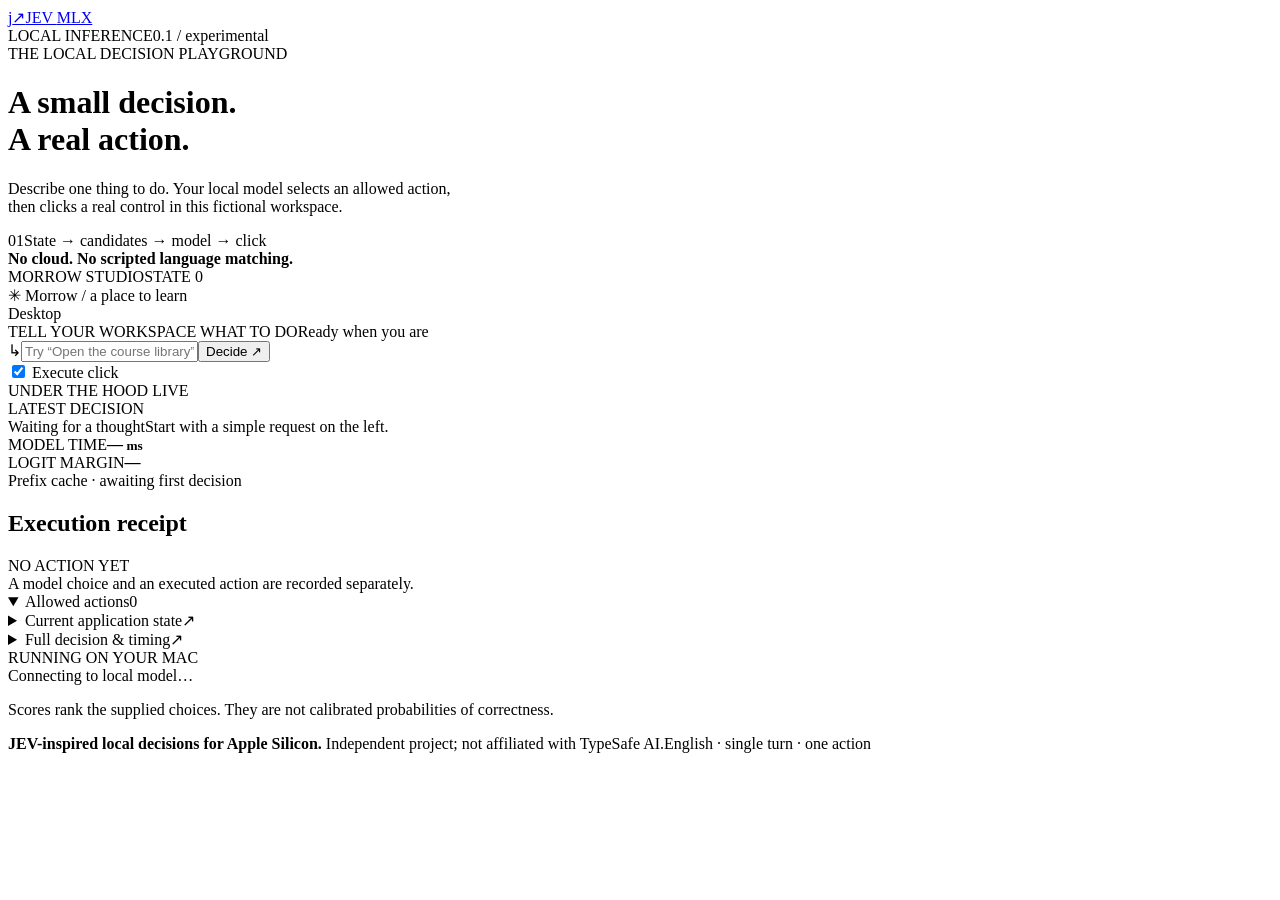
==== src/jev_mlx/static/index.html @ 44b5e666 "Rename project to JEV MLX and make GitHub README the primary entry" ====
<!doctype html>
<html lang="en">
<head>
  <meta charset="utf-8">
  <meta name="viewport" content="width=device-width, initial-scale=1">
  <meta name="theme-color" content="#f5f4f0">
  <title>JEV MLX — Local decision playground</title>
  <link rel="stylesheet" href="/style.css">
  <script src="/app.js" defer></script>
</head>
<body>
  <header class="masthead"><a class="brand" href="/" aria-label="JEV MLX home"><span class="brand-mark">j<span>↗</span></span>JEV <span class="brand-light">MLX</span></a><div class="masthead-right"><span class="local-pill"><span class="dot"></span> LOCAL INFERENCE</span><span class="version-pill">0.1 / experimental</span></div></header>
  <main>
    <div class="intro"><div><div class="eyebrow">THE LOCAL DECISION PLAYGROUND</div><h1>A small decision.<br><span>A real action.</span></h1><p>Describe one thing to do. Your local model selects an allowed action,<br class="wide-only"> then clicks a real control in this fictional workspace.</p></div><div class="intro-note"><span class="note-number">01</span><span>State → candidates → model → click<br><strong>No cloud. No scripted language matching.</strong></span></div></div>
    <div class="workspace-layout">
      <section class="workspace" aria-label="Interactive fictional desktop">
        <div class="window-chrome"><div class="traffic"><i></i><i></i><i></i></div><span>MORROW STUDIO</span><span id="state-version" class="state-version">STATE 0</span></div>
        <div class="desktop-topbar"><div class="studio-brand"><span class="studio-symbol">✳</span> Morrow<span class="studio-light"> / a place to learn</span></div><span id="view-label">Desktop</span></div>
        <div id="stage" class="stage" aria-live="polite"></div>
        <div class="command-area"><div class="command-label"><label for="utterance">TELL YOUR WORKSPACE WHAT TO DO</label><span id="decision-status">Ready when you are</span></div><form id="command-form"><span class="command-icon">↳</span><input id="utterance" name="utterance" autocomplete="off" maxlength="4096" placeholder='Try “Open the course library”' required><button id="decide-button" class="send-button" type="submit" aria-label="Ask local model"><span>Decide</span> ↗</button></form><div class="command-foot"><div id="suggestions" class="suggestions"></div><label class="auto-label"><input id="auto-execute" type="checkbox" checked> Execute click</label></div><div id="notice" class="notice" role="status"></div></div>
      </section>
      <aside class="inspector" aria-label="Model decision inspector"><div class="inspector-heading"><span class="eyebrow">UNDER THE HOOD</span><span class="live-label"><span class="dot"></span> LIVE</span></div><section class="decision-card"><div class="section-kicker">LATEST DECISION</div><div id="chosen-action" class="chosen-action">Waiting for a thought<span>Start with a simple request on the left.</span></div><div class="metrics"><div><span class="metric-label">MODEL TIME</span><strong id="latency">—<small> ms</small></strong></div><div><span class="metric-label">LOGIT MARGIN</span><strong id="margin">—</strong></div></div><div id="cache-info" class="cache-info">Prefix cache · awaiting first decision</div><div id="score-list" class="score-list"></div></section><section class="receipt-section"><div class="section-title"><h2>Execution receipt</h2><span id="receipt-status" class="tag">NO ACTION YET</span></div><div id="receipt" class="receipt-empty">A model choice and an executed action are recorded separately.</div><button id="execute-pending" class="text-button" type="button" hidden>Execute selected browser click ↗</button></section><details class="state-details" open><summary><span>Allowed actions</span><span id="candidate-count" class="count">0</span></summary><div id="candidate-list" class="candidate-list"></div></details><details class="state-details"><summary><span>Current application state</span><span>↗</span></summary><pre id="state-json"></pre></details><details class="state-details"><summary><span>Full decision &amp; timing</span><span>↗</span></summary><pre id="result-json">No inference yet.</pre></details><div class="model-note"><span class="section-kicker">RUNNING ON YOUR MAC</span><div id="model-name">Connecting to local model…</div><p>Scores rank the supplied choices. They are not calibrated probabilities of correctness.</p></div></aside>
    </div>
    <footer><span><strong>JEV-inspired local decisions for Apple Silicon.</strong> Independent project; not affiliated with TypeSafe AI.</span><span>English · single turn · one action</span></footer>
  </main>
</body>
</html>
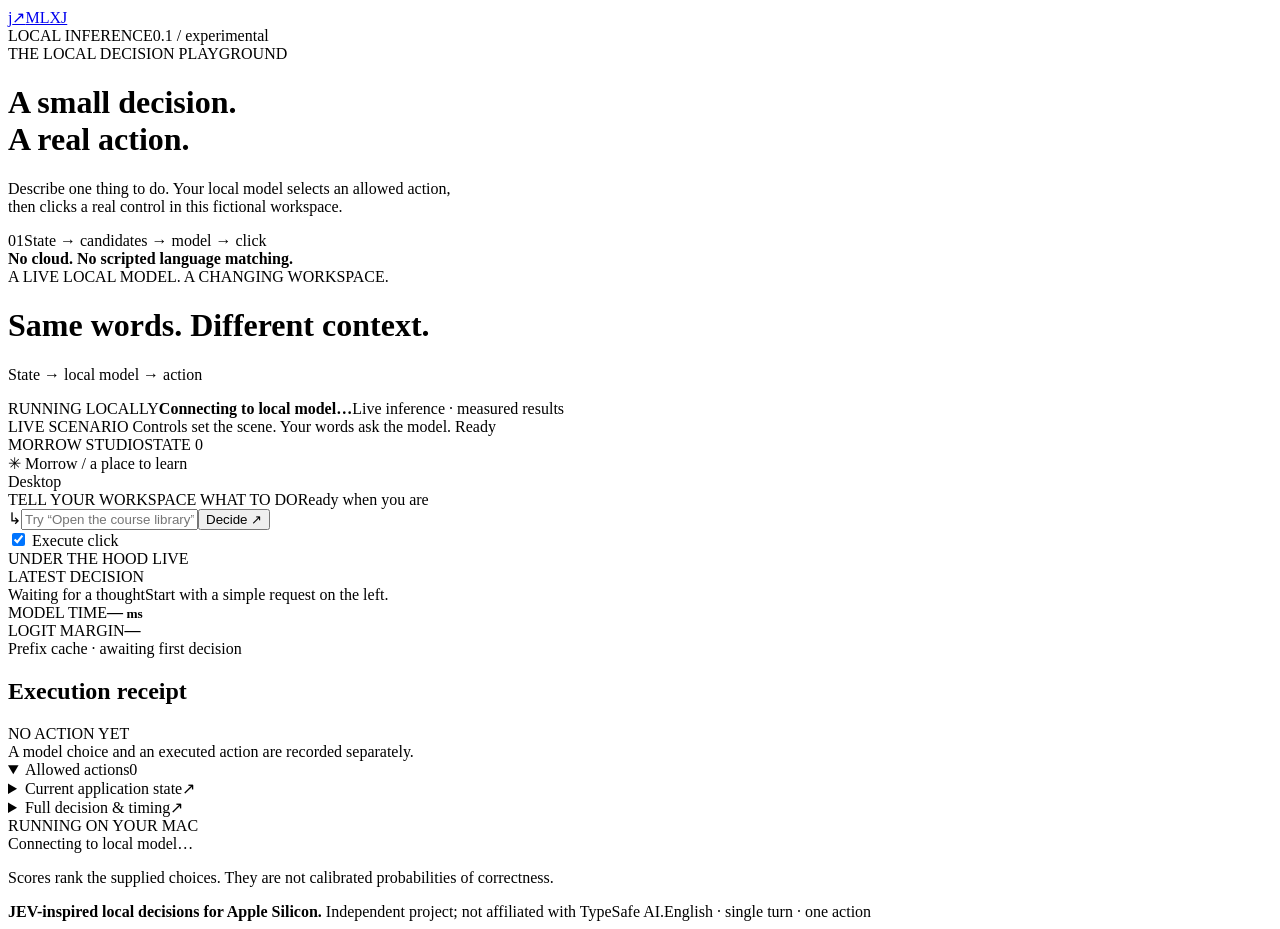
==== commit 9f72d5a3: "Add live context showcase and reproducible recording tools" ====
--- a/src/jev_mlx/static/index.html
+++ b/src/jev_mlx/static/index.html
@@ -4,14 +4,23 @@
   <meta charset="utf-8">
   <meta name="viewport" content="width=device-width, initial-scale=1">
   <meta name="theme-color" content="#f5f4f0">
-  <title>JEV MLX — Local decision playground</title>
+  <title>MLXJ — Local decision playground</title>
   <link rel="stylesheet" href="/style.css">
   <script src="/app.js" defer></script>
 </head>
 <body>
-  <header class="masthead"><a class="brand" href="/" aria-label="JEV MLX home"><span class="brand-mark">j<span>↗</span></span>JEV <span class="brand-light">MLX</span></a><div class="masthead-right"><span class="local-pill"><span class="dot"></span> LOCAL INFERENCE</span><span class="version-pill">0.1 / experimental</span></div></header>
+  <header class="masthead"><a class="brand" href="/" aria-label="MLXJ home"><span class="brand-mark">j<span>↗</span></span>MLX<span class="brand-light">J</span></a><div class="masthead-right"><span class="local-pill"><span class="dot"></span> LOCAL INFERENCE</span><span class="version-pill">0.1 / experimental</span></div></header>
   <main>
     <div class="intro"><div><div class="eyebrow">THE LOCAL DECISION PLAYGROUND</div><h1>A small decision.<br><span>A real action.</span></h1><p>Describe one thing to do. Your local model selects an allowed action,<br class="wide-only"> then clicks a real control in this fictional workspace.</p></div><div class="intro-note"><span class="note-number">01</span><span>State → candidates → model → click<br><strong>No cloud. No scripted language matching.</strong></span></div></div>
+    <div class="showcase-intro showcase-only">
+      <div><div class="eyebrow">A LIVE LOCAL MODEL. A CHANGING WORKSPACE.</div><h1>Same words. <span>Different context.</span></h1><p>State <span class="flow-arrow">→</span> local model <span class="flow-arrow">→</span> action</p></div>
+      <div class="showcase-model-card"><span class="section-kicker">RUNNING LOCALLY</span><strong id="showcase-model">Connecting to local model…</strong><span>Live inference · measured results</span></div>
+    </div>
+    <div class="showcase-story showcase-only" aria-label="Scenario description">
+      <span id="showcase-step" class="showcase-step">LIVE SCENARIO</span>
+      <span id="showcase-caption">Controls set the scene. Your words ask the model.</span>
+      <span id="interaction-source" class="interaction-source" data-kind="ready">Ready</span>
+    </div>
     <div class="workspace-layout">
       <section class="workspace" aria-label="Interactive fictional desktop">
         <div class="window-chrome"><div class="traffic"><i></i><i></i><i></i></div><span>MORROW STUDIO</span><span id="state-version" class="state-version">STATE 0</span></div>
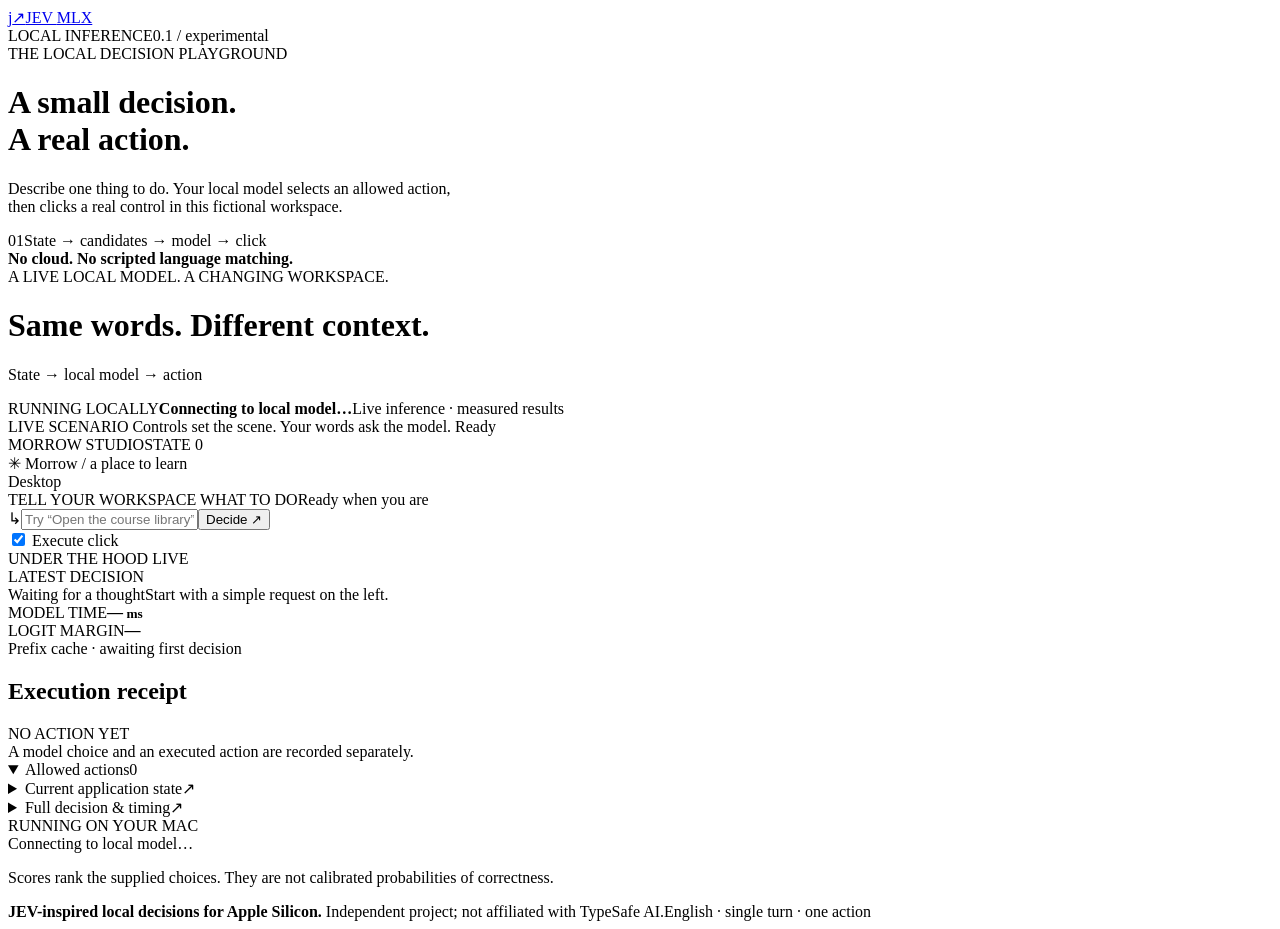
==== commit dec24cd9: "Rename the public project to JEV MLX" ====
--- a/src/jev_mlx/static/index.html
+++ b/src/jev_mlx/static/index.html
@@ -4,12 +4,12 @@
   <meta charset="utf-8">
   <meta name="viewport" content="width=device-width, initial-scale=1">
   <meta name="theme-color" content="#f5f4f0">
-  <title>MLXJ — Local decision playground</title>
+  <title>JEV MLX — Local decision playground</title>
   <link rel="stylesheet" href="/style.css">
   <script src="/app.js" defer></script>
 </head>
 <body>
-  <header class="masthead"><a class="brand" href="/" aria-label="MLXJ home"><span class="brand-mark">j<span>↗</span></span>MLX<span class="brand-light">J</span></a><div class="masthead-right"><span class="local-pill"><span class="dot"></span> LOCAL INFERENCE</span><span class="version-pill">0.1 / experimental</span></div></header>
+  <header class="masthead"><a class="brand" href="/" aria-label="JEV MLX home"><span class="brand-mark">j<span>↗</span></span>JEV <span class="brand-light">MLX</span></a><div class="masthead-right"><span class="local-pill"><span class="dot"></span> LOCAL INFERENCE</span><span class="version-pill">0.1 / experimental</span></div></header>
   <main>
     <div class="intro"><div><div class="eyebrow">THE LOCAL DECISION PLAYGROUND</div><h1>A small decision.<br><span>A real action.</span></h1><p>Describe one thing to do. Your local model selects an allowed action,<br class="wide-only"> then clicks a real control in this fictional workspace.</p></div><div class="intro-note"><span class="note-number">01</span><span>State → candidates → model → click<br><strong>No cloud. No scripted language matching.</strong></span></div></div>
     <div class="showcase-intro showcase-only">
